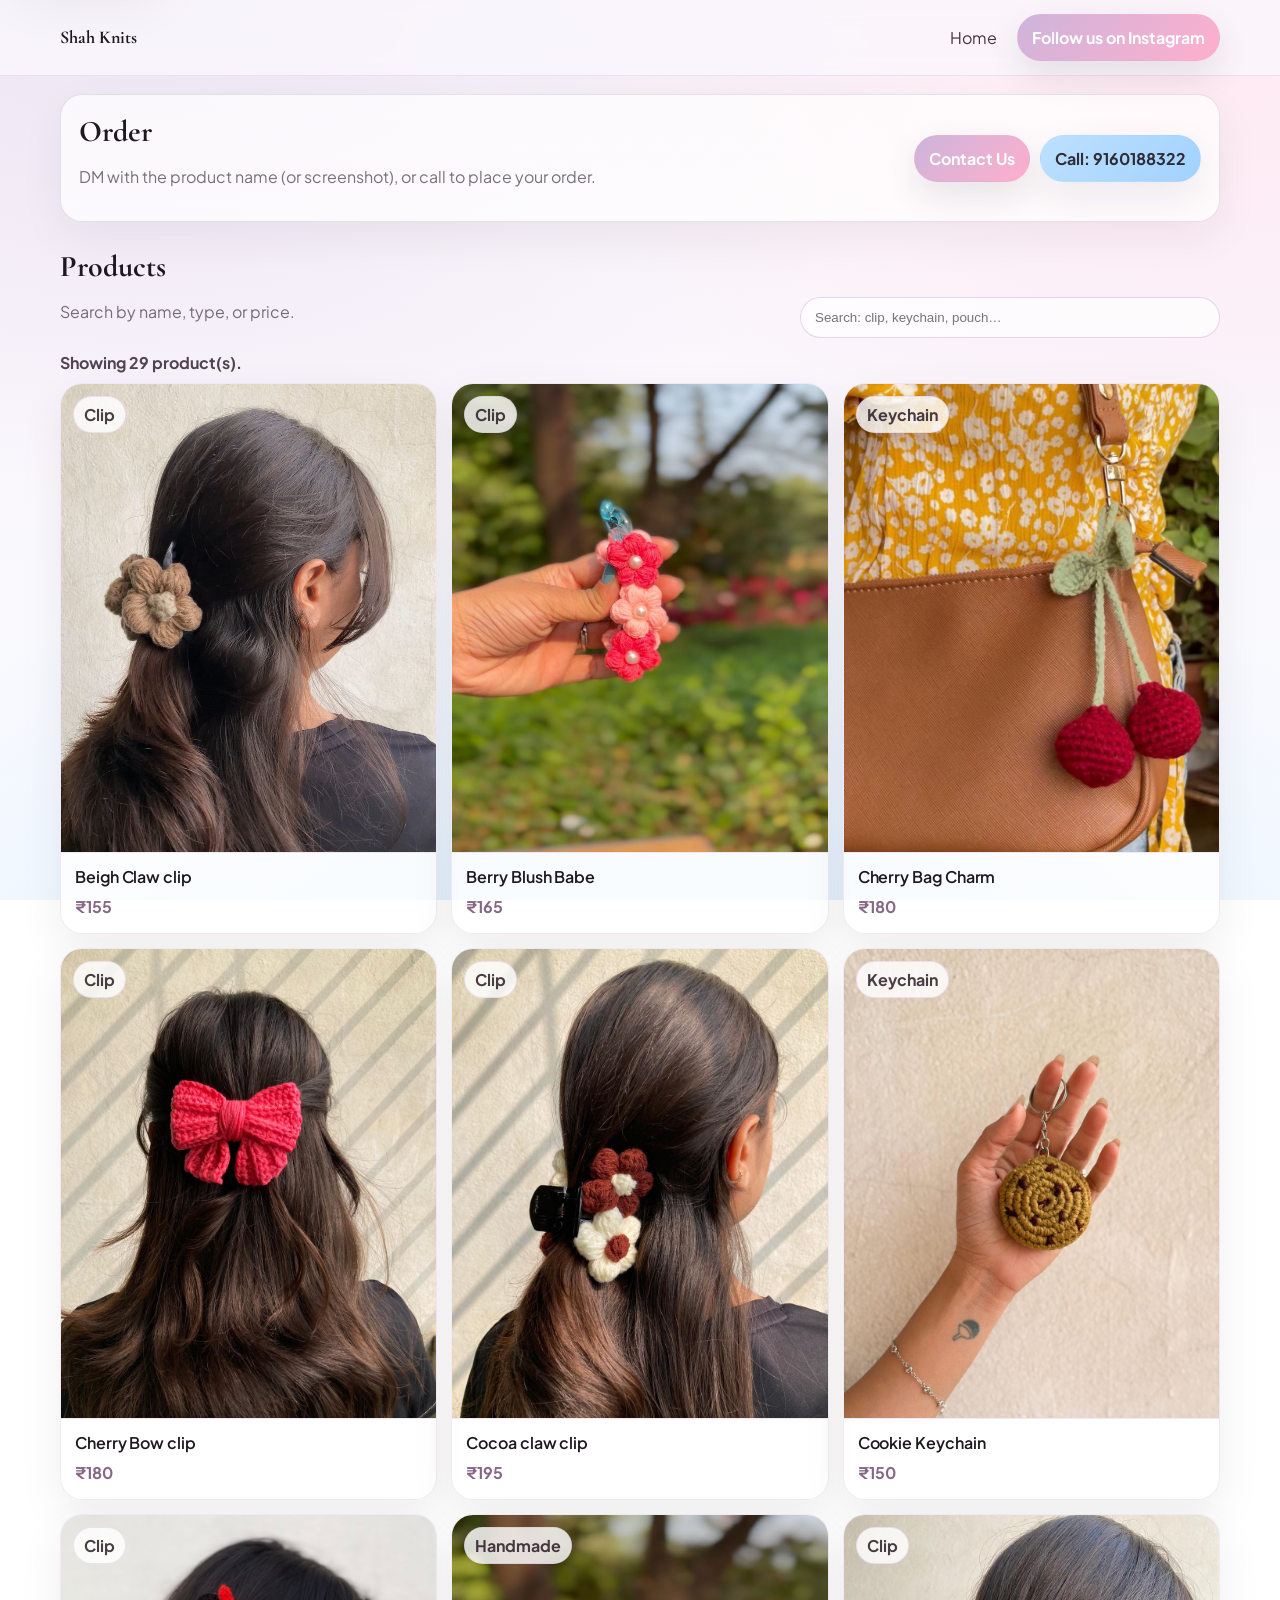
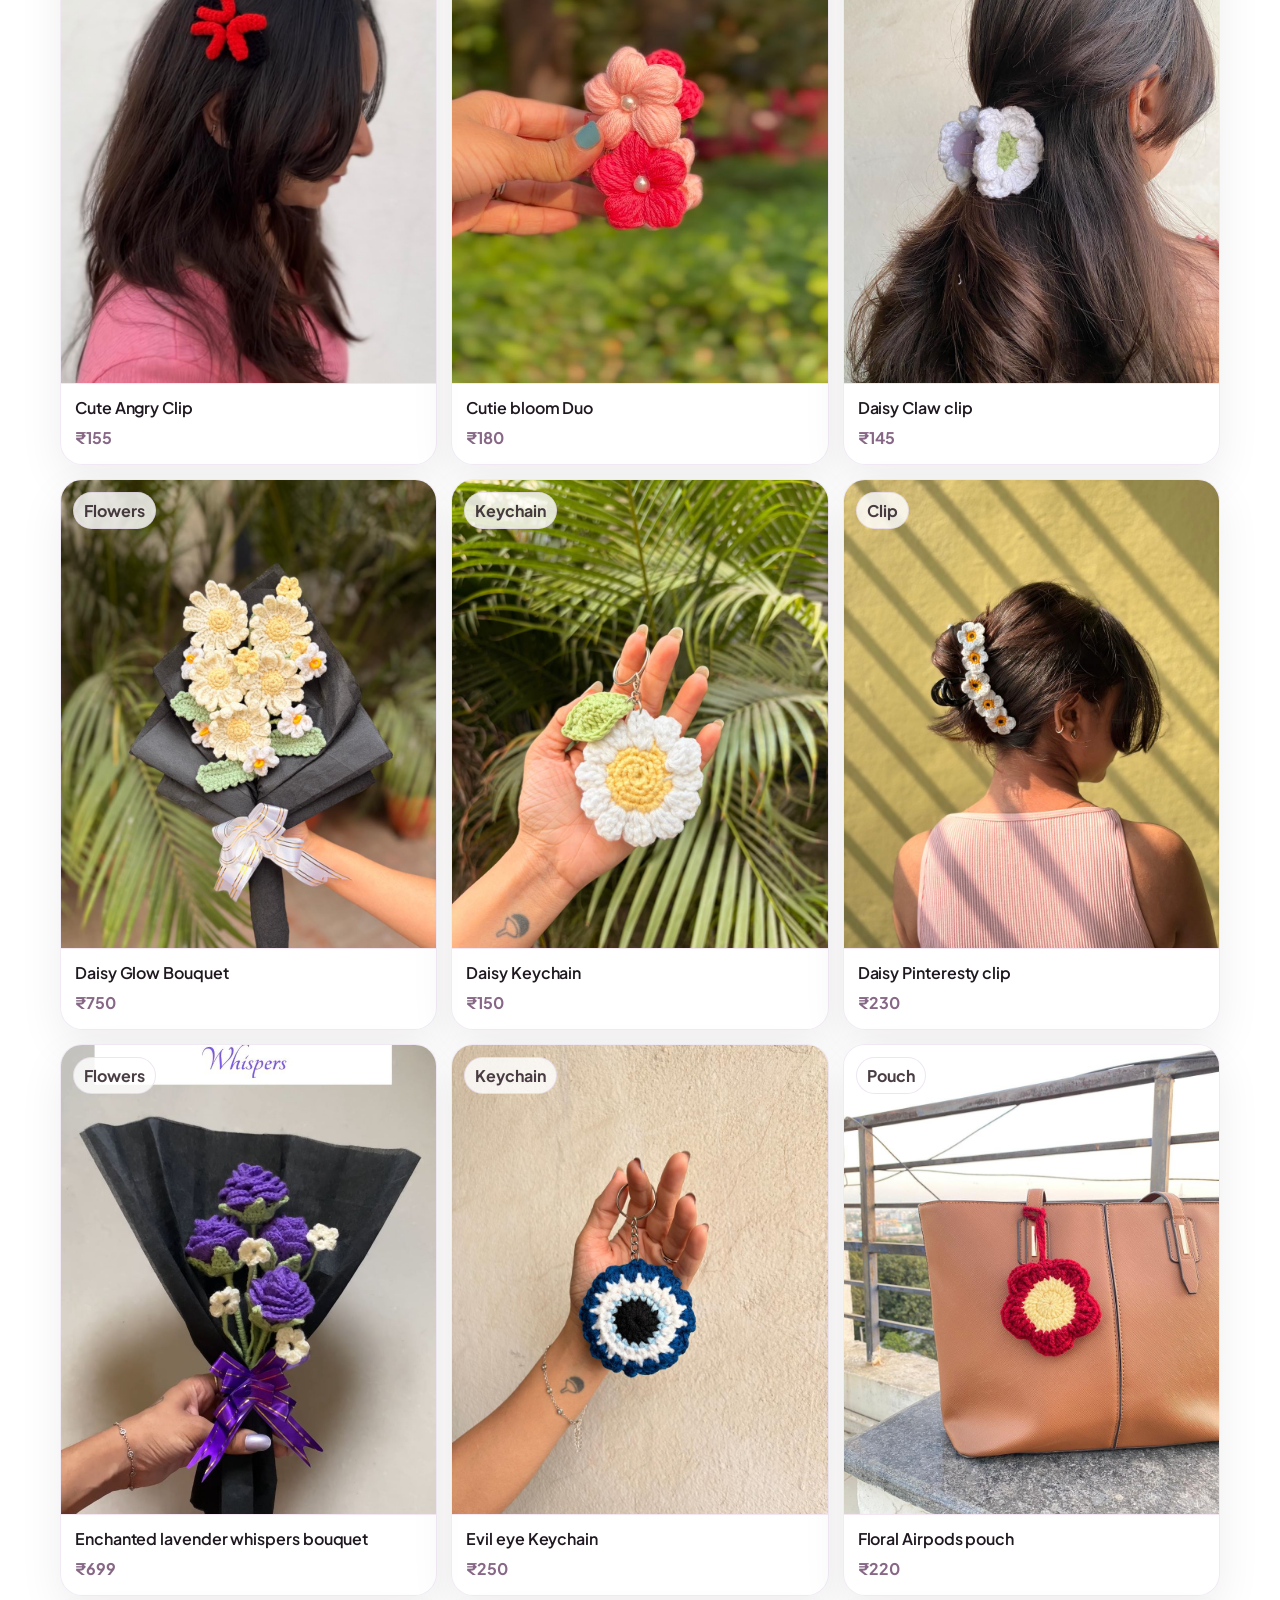
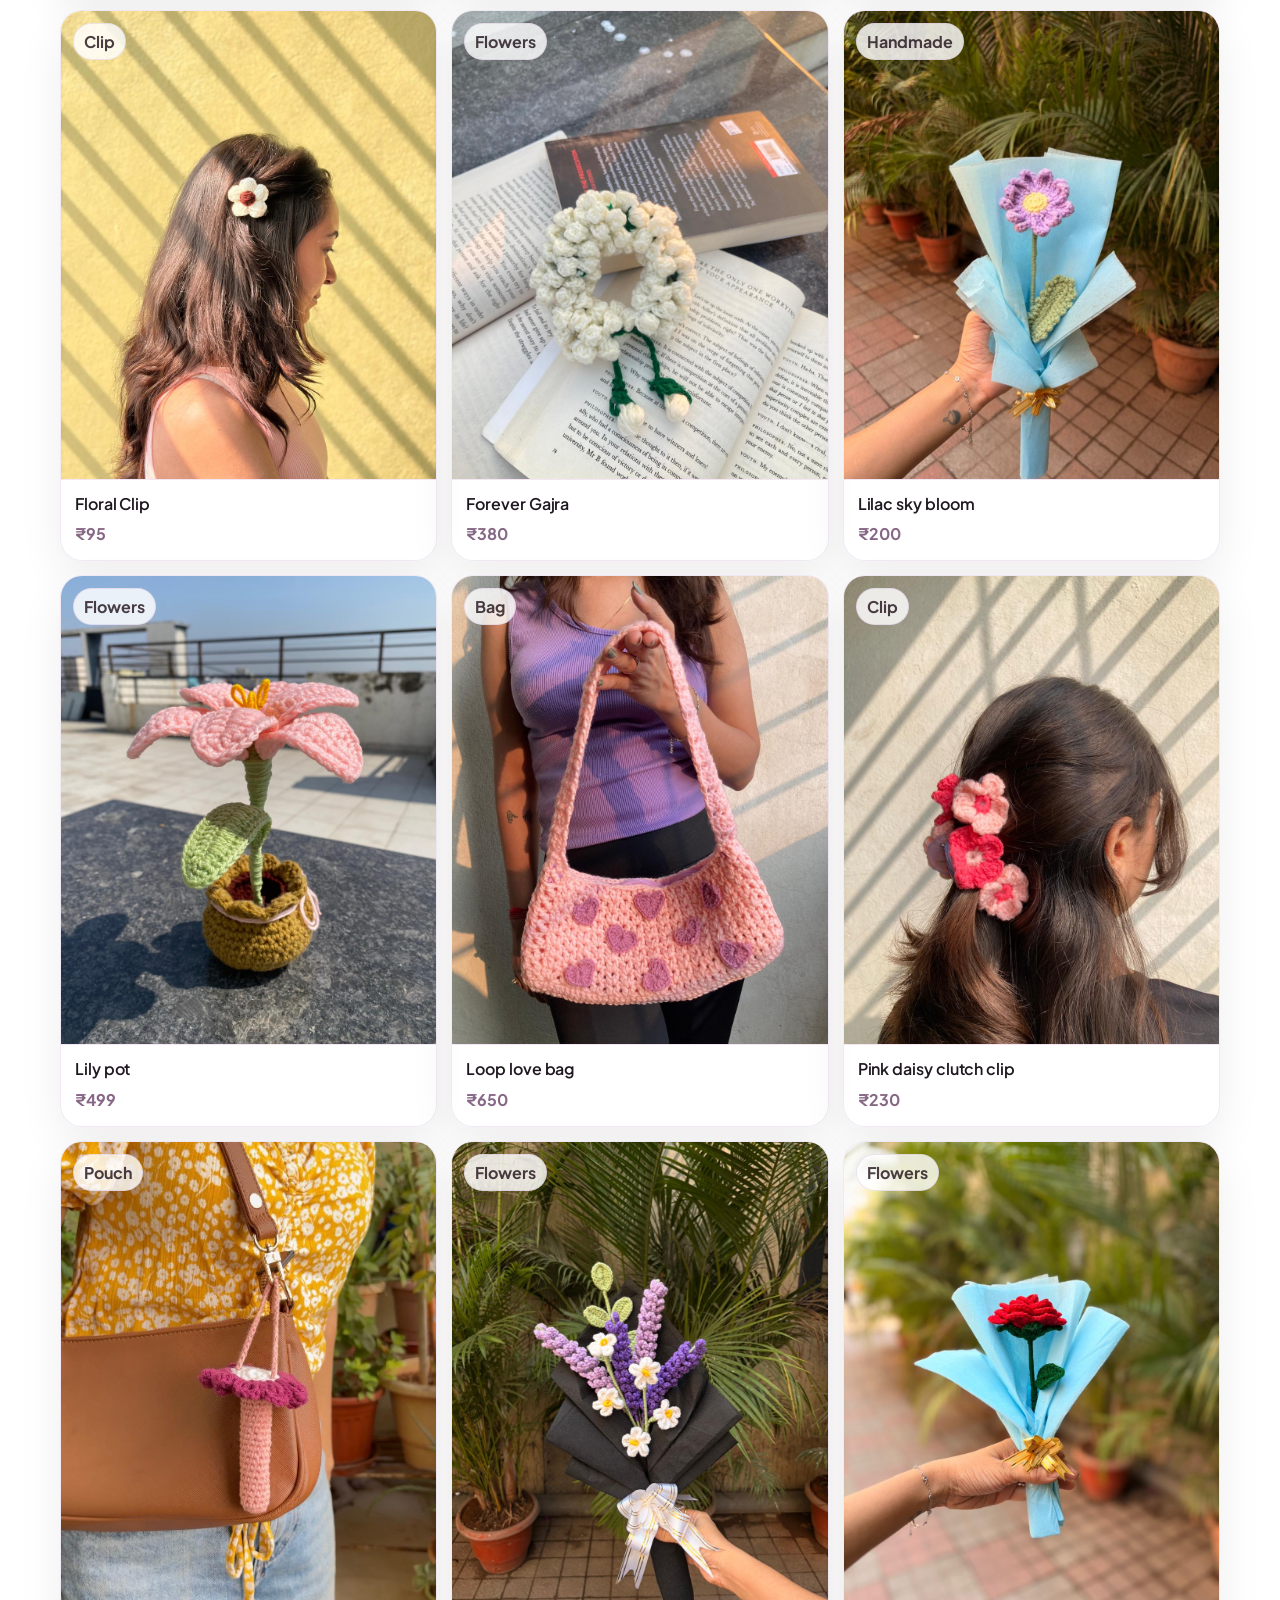
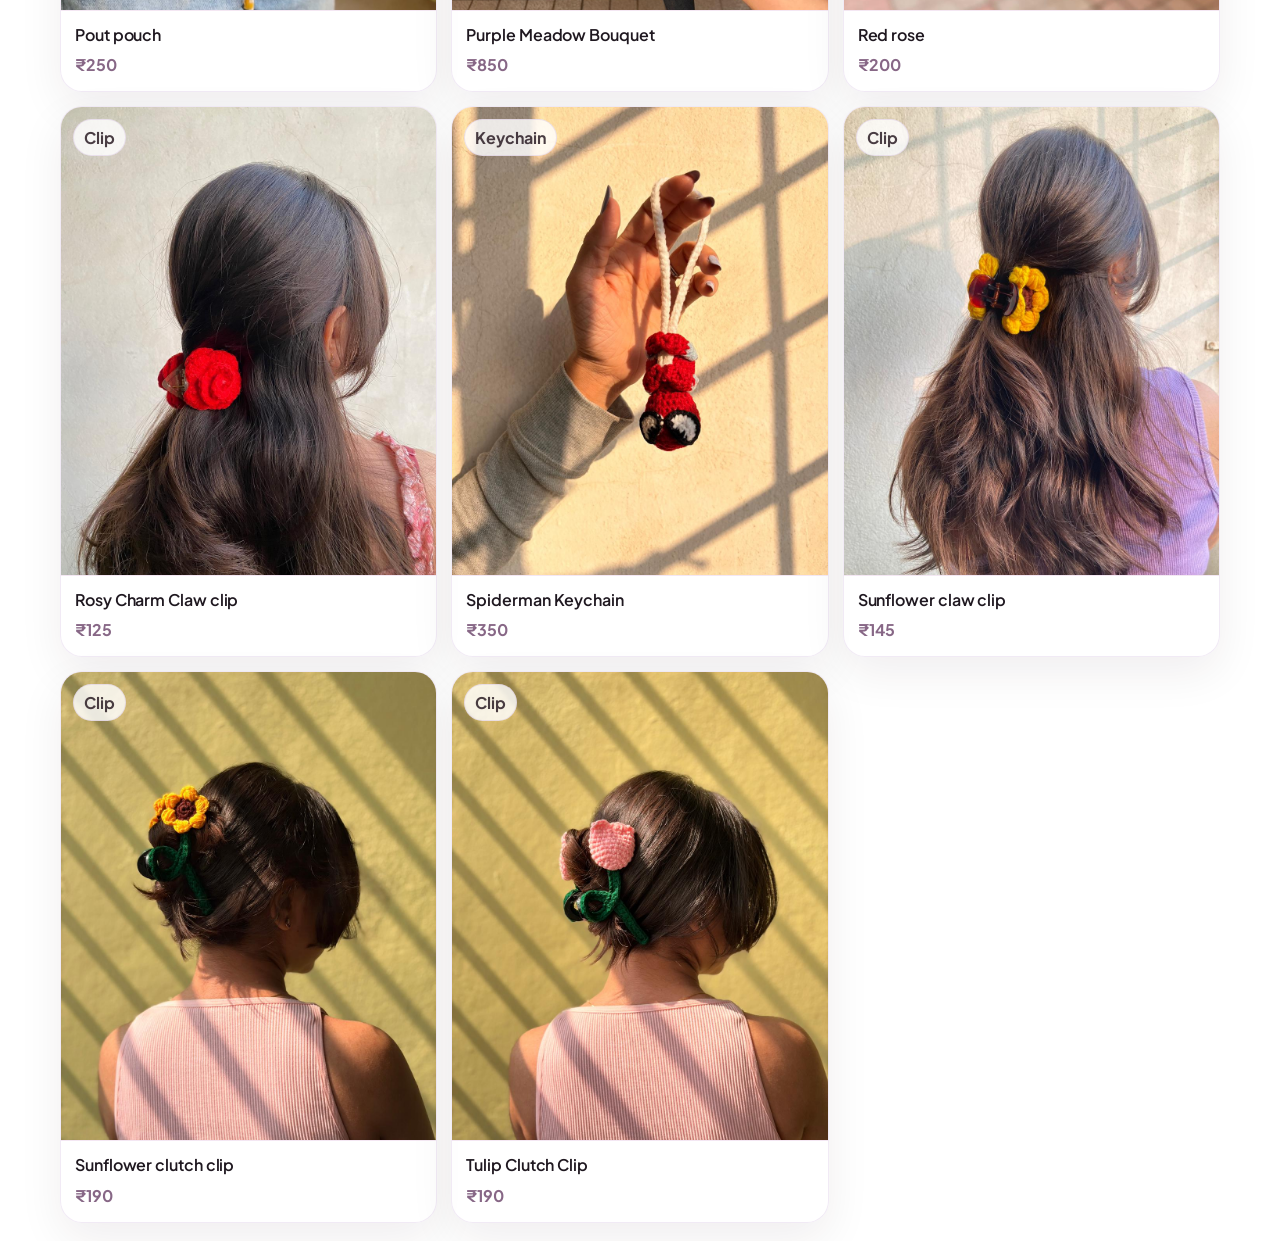
==== shop.html @ 2f18b0db "Add files via upload" ====
<!doctype html>
<html lang="en">
  <head>
    <meta charset="UTF-8" />
    <meta name="viewport" content="width=device-width, initial-scale=1" />
    <meta
      name="description"
      content="Shop handcrafted crochet accessories. Order via Instagram DM or call."
    />
    <title>Shop • Shah Knits</title>
    <link rel="preconnect" href="https://fonts.googleapis.com" />
    <link rel="preconnect" href="https://fonts.gstatic.com" crossorigin />
    <link
      href="https://fonts.googleapis.com/css2?family=Cormorant+Garamond:wght@600;700&family=Plus+Jakarta+Sans:wght@400;500;600&display=swap"
      rel="stylesheet"
    />
    <link rel="stylesheet" href="./styles.css" />
    <link rel="icon" href="data:," />
  </head>
  <body>
    <a class="skip-link" href="#products">Skip to products</a>

    <header class="site-header">
      <nav class="nav">
        <div class="brand">
          <div class="brand-text">
            <div class="brand-name">Shah Knits</div>
          </div>
        </div>

        <div class="nav-actions">
          <a class="nav-link" href="./index.html">Home</a>
          <a
            class="btn btn-primary"
            href="https://www.instagram.com/shah.knits"
            target="_blank"
            rel="noopener noreferrer"
          >
            Follow us on Instagram
          </a>
        </div>
      </nav>
    </header>

    <main>
      <section class="order-strip" aria-label="Order options">
        <div class="container order-strip-inner">
          <div class="order-strip-copy">
            <h2>Order</h2>
            <p class="muted">
              DM with the product name (or screenshot), or call to place your
              order.
            </p>
          </div>
          <div class="order-strip-actions">
            <a
              class="btn btn-primary"
              href="https://www.instagram.com/shah.knits"
              target="_blank"
              rel="noopener noreferrer"
            >
              Contact Us
            </a>
            <a class="btn btn-call" href="tel:+919160188322">Call: 9160188322</a>
          </div>
        </div>
      </section>
      <section id="products" class="shop">
        <div class="container">
          <div class="section-head">
            <div>
              <h2>Products</h2>
              <p class="muted">Search by name, type, or price.</p>
            </div>

            <div class="controls">
              <label class="search">
                <span class="sr-only">Search products</span>
                <input
                  id="searchInput"
                  type="search"
                  placeholder="Search: clip, keychain, pouch…"
                  autocomplete="off"
                />
              </label>
            </div>
          </div>

          <div id="stats" class="stats" aria-live="polite"></div>
          <div id="productGrid" class="grid" aria-label="Product grid"></div>
        </div>
      </section>

     
    </main>

    

    <script defer src="./script.js"></script>
  </body>
</html>
---- styles.css ----
:root {
  /* Palette requested */
  --lavender: #cdb4db;
  --pink-100: #ffc8dd;
  --pink-200: #ffafcc;
  --blue-100: #bde0fe;
  --blue-200: #a2d2ff;

  /* UI tokens (derived from palette) */
  --bg: #fbf7fd;
  --bg-2: #f7fbff;
  --card: rgba(255, 255, 255, 0.74);
  --text: #1f1820;
  --muted: rgba(31, 24, 32, 0.6);
  --stroke: rgba(55, 40, 60, 0.12);
  --shadow: 0 18px 55px rgba(24, 10, 22, 0.08);

  --accent: var(--pink-200);
  --accent-2: var(--lavender);
  --cream: #ffffff;
  --call: var(--blue-200);

  --radius: 22px;
  --radius-sm: 14px;
  --max: 1160px;
}

* {
  box-sizing: border-box;
}

html,
body {
  height: 100%;
}

body {
  margin: 0;
  color: var(--text);
  font-family: "Plus Jakarta Sans", system-ui, -apple-system, Segoe UI, Roboto, Arial, sans-serif;
  background:
    radial-gradient(1400px 900px at 10% -10%, rgba(205, 180, 219, 0.42), rgba(205, 180, 219, 0) 65%),
    radial-gradient(1200px 820px at 95% 0%, rgba(255, 200, 221, 0.42), rgba(255, 200, 221, 0) 62%),
    radial-gradient(1400px 900px at 50% 120%, rgba(162, 210, 255, 0.32), rgba(162, 210, 255, 0) 65%),
    linear-gradient(180deg, #ffffff 0%, var(--bg) 38%, var(--bg-2) 100%);
  background-repeat: no-repeat;
  background-attachment: fixed;
}

img {
  max-width: 100%;
  display: block;
}

a {
  color: inherit;
  text-decoration: none;
}

.brand-name,
h1,
h2,
.hero-card-title {
  font-family: "Cormorant Garamond", ui-serif, Georgia, serif;
}

.container {
  width: min(var(--max), calc(100% - 40px));
  margin: 0 auto;
}

.sr-only {
  position: absolute;
  width: 1px;
  height: 1px;
  padding: 0;
  margin: -1px;
  overflow: hidden;
  clip: rect(0, 0, 0, 0);
  white-space: nowrap;
  border: 0;
}

.skip-link {
  position: absolute;
  left: 12px;
  top: 12px;
  padding: 10px 12px;
  border-radius: 999px;
  background: white;
  border: 1px solid var(--stroke);
  box-shadow: var(--shadow);
  transform: translateY(-180%);
  transition: transform 140ms ease;
  z-index: 1000;
}
.skip-link:focus {
  transform: translateY(0);
}

.site-header {
  position: sticky;
  top: 0;
  z-index: 50;
  backdrop-filter: blur(10px);
  background: rgba(251, 247, 253, 0.82);
  border-bottom: 1px solid rgba(205, 180, 219, 0.35);
}

.nav {
  width: min(var(--max), calc(100% - 40px));
  margin: 0 auto;
  padding: 14px 0;
  display: flex;
  align-items: center;
  justify-content: space-between;
  gap: 18px;
}

.brand {
  display: flex;
  align-items: center;
  gap: 12px;
  min-width: 240px;
}

.brand-mark {
  width: 44px;
  height: 44px;
  border-radius: 14px;
  display: grid;
  place-items: center;
  font-weight: 800;
  letter-spacing: 0.02em;
  color: #fff;
  background: linear-gradient(135deg, var(--lavender), var(--pink-200));
  box-shadow: 0 14px 35px rgba(31, 24, 32, 0.1);
}

.brand-name {
  font-weight: 700;
  font-size: 18px;
  line-height: 1.1;
}

.brand-tag {
  font-size: 12.5px;
  color: var(--muted);
  line-height: 1.2;
}

.nav-actions {
  display: flex;
  align-items: center;
  gap: 10px;
  flex-wrap: wrap;
  justify-content: flex-end;
}

.nav-link {
  padding: 10px 10px;
  border-radius: 999px;
  color: rgba(36, 19, 31, 0.85);
}
.nav-link:hover {
  background: rgba(205, 180, 219, 0.22);
}

.btn {
  display: inline-flex;
  align-items: center;
  justify-content: center;
  gap: 10px;
  padding: 12px 14px;
  border-radius: 999px;
  border: 1px solid transparent;
  cursor: pointer;
  font-weight: 700;
  transition:
    transform 110ms ease,
    background 140ms ease,
    border-color 140ms ease,
    box-shadow 140ms ease;
  user-select: none;
  text-align: center;
}
.btn:active {
  transform: translateY(1px);
}

.btn-small {
  padding: 10px 12px;
  font-weight: 700;
}

.btn-wide {
  width: 100%;
}

.btn-primary {
  color: #fff;
  background: linear-gradient(135deg, var(--lavender), var(--pink-200));
  box-shadow: 0 14px 35px rgba(31, 24, 32, 0.1);
}
.btn-primary:hover {
  box-shadow: 0 16px 42px rgba(31, 24, 32, 0.12);
}

.btn-call {
  color: rgba(31, 24, 32, 0.9);
  background: linear-gradient(135deg, var(--blue-100), var(--blue-200));
  box-shadow: 0 14px 38px rgba(31, 24, 32, 0.08);
}

.btn-ghost {
  background: rgba(255, 255, 255, 0.55);
  border-color: rgba(205, 180, 219, 0.55);
}
.btn-ghost:hover {
  background: rgba(255, 255, 255, 0.78);
}

.hero {
  padding: 38px 0 10px;
}

.hero-grid {
  display: grid;
  grid-template-columns: 1.25fr 0.9fr;
  gap: 22px;
  align-items: stretch;
}

/* Landing page */
.landing-hero {
  padding: 42px 0 18px;
}

.landing-hero-stack {
  display: grid;
  grid-template-columns: 1fr;
  gap: 18px;
  align-items: start;
}

.landing-hero-copy h1 {
  margin: 0;
}

.landing-hero-cta {
  display: flex;
  gap: 12px;
  flex-wrap: wrap;
  margin-top: 14px;
}

.landing-mini {
  margin-top: 14px;
  font-weight: 600;
  color: var(--muted);
  display: flex;
  align-items: center;
  gap: 10px;
  flex-wrap: wrap;
}

.mini-link {
  padding: 6px 10px;
  border-radius: 999px;
  border: 1px solid rgba(205, 180, 219, 0.4);
  background: rgba(255, 255, 255, 0.6);
}
.mini-link:hover {
  background: rgba(255, 255, 255, 0.8);
}

.mini-dot {
  opacity: 0.6;
}

.landing-carousel {
  padding: 14px;
  border-radius: var(--radius);
  background: rgba(255, 255, 255, 0.6);
  border: 1px solid rgba(205, 180, 219, 0.28);
  box-shadow: 0 16px 45px rgba(24, 10, 22, 0.06);
  max-width: 100%;
  overflow: hidden;
}

.landing-carousel-head {
  display: flex;
  align-items: center;
  justify-content: space-between;
  gap: 12px;
  flex-wrap: wrap;
  margin-bottom: 10px;
}

.landing-carousel-title {
  margin: 0;
  font-size: 22px;
}

.landing-carousel-actions {
  display: flex;
  gap: 10px;
  flex-wrap: wrap;
}

.landing-carousel-track {
  display: grid;
  grid-auto-flow: column;
  grid-auto-columns: clamp(180px, 24vw, 260px);
  gap: 12px;
  justify-content: start;
  overflow-x: auto;
  overflow-y: hidden;
  padding: 6px 2px 10px;
  scroll-snap-type: x mandatory;
  scroll-padding: 8px;
  -webkit-overflow-scrolling: touch;
  scrollbar-width: none; /* Firefox */
  -ms-overflow-style: none; /* IE/Edge legacy */
  width: 100%;
  max-width: 100%;
  min-width: 0;
}

.landing-carousel-track::-webkit-scrollbar {
  width: 0;
  height: 0;
}

.landing-carousel-track:focus {
  outline: none;
}

.landing-carousel-track:focus-visible {
  box-shadow: 0 0 0 4px rgba(162, 210, 255, 0.28);
  border-radius: 16px;
}

.landing-carousel-card {
  scroll-snap-align: start;
  border-radius: 18px;
  overflow: hidden;
  border: 1px solid rgba(205, 180, 219, 0.22);
  background: rgba(255, 255, 255, 0.72);
  box-shadow: 0 14px 32px rgba(31, 24, 32, 0.06);
  min-width: 0;
  transition: transform 160ms ease, box-shadow 160ms ease;
}

.landing-carousel-card:hover {
  transform: translateY(-2px);
  box-shadow: 0 18px 50px rgba(31, 24, 32, 0.10);
}

.landing-carousel-media {
  aspect-ratio: 4 / 5;
  background: rgba(255, 200, 221, 0.18);
}

.landing-carousel-media img {
  width: 100%;
  height: 100%;
  object-fit: cover;
}

.landing-carousel-meta {
  padding: 10px 12px 12px;
  display: flex;
  align-items: baseline;
  justify-content: space-between;
  gap: 10px;
  border-top: 1px solid rgba(205, 180, 219, 0.14);
}

.landing-carousel-name {
  font-weight: 700;
  line-height: 1.15;
}

.landing-carousel-price {
  font-weight: 800;
  color: rgba(125, 90, 124, 0.92);
  white-space: nowrap;
}

.landing-strip {
  padding: 10px 0 28px;
}

.landing-strip-inner {
  padding: 18px;
  border-radius: var(--radius);
  background: rgba(255, 255, 255, 0.7);
  border: 1px solid var(--stroke);
  box-shadow: 0 16px 45px rgba(24, 10, 22, 0.05);
  display: flex;
  align-items: center;
  justify-content: space-between;
  gap: 14px;
  flex-wrap: wrap;
}

.landing-strip-actions {
  display: flex;
  gap: 10px;
  flex-wrap: wrap;
}

.shop-hero {
  padding: 26px 0 6px;
}

.shop-hero-inner {
  padding: 18px;
  border-radius: var(--radius);
  background: rgba(255, 255, 255, 0.66);
  border: 1px solid var(--stroke);
  box-shadow: 0 16px 45px rgba(38, 14, 28, 0.05);
  display: flex;
  align-items: center;
  justify-content: space-between;
  gap: 14px;
  flex-wrap: wrap;
}

.shop-hero-actions {
  display: flex;
  gap: 10px;
  flex-wrap: wrap;
}

.landing-next {
  padding: 18px 0 26px;
}

.landing-next-inner {
  padding: 18px;
  border-radius: var(--radius);
  background: rgba(255, 255, 255, 0.66);
  border: 1px solid var(--stroke);
  box-shadow: 0 16px 45px rgba(38, 14, 28, 0.05);
  display: flex;
  align-items: center;
  justify-content: space-between;
  gap: 14px;
  flex-wrap: wrap;
}

.landing-next-actions {
  display: flex;
  gap: 10px;
  flex-wrap: wrap;
}

.pill {
  display: inline-flex;
  align-items: center;
  padding: 9px 12px;
  border-radius: 999px;
  background: rgba(255, 255, 255, 0.7);
  border: 1px solid rgba(205, 180, 219, 0.45);
  color: rgba(31, 24, 32, 0.72);
  font-weight: 600;
  box-shadow: 0 12px 30px rgba(38, 14, 28, 0.06);
  margin: 0 0 12px;
}

.hero h1 {
  margin: 0;
  font-size: clamp(34px, 4vw, 52px);
  line-height: 1.06;
  letter-spacing: -0.02em;
}

.accent {
  color: rgba(125, 90, 124, 0.95);
}

.subhead {
  margin: 14px 0 18px;
  color: var(--muted);
  font-size: 16.5px;
  line-height: 1.55;
  max-width: 58ch;
}

.hero-cta {
  display: flex;
  gap: 12px;
  flex-wrap: wrap;
}

.trust-row {
  margin-top: 18px;
  display: grid;
  grid-template-columns: repeat(3, minmax(0, 1fr));
  gap: 12px;
}

.trust {
  padding: 14px 14px;
  border-radius: var(--radius-sm);
  background: rgba(255, 255, 255, 0.58);
  border: 1px solid rgba(255, 92, 169, 0.16);
}

.trust-title {
  font-weight: 800;
}
.trust-sub {
  margin-top: 2px;
  color: var(--muted);
  font-size: 13px;
}

.hero-card {
  padding: 18px;
  border-radius: var(--radius);
  background: rgba(255, 255, 255, 0.68);
  border: 1px solid rgba(205, 180, 219, 0.35);
  box-shadow: var(--shadow);
  position: relative;
  overflow: hidden;
}

.hero-card::before {
  content: "";
  position: absolute;
  inset: -2px;
  background:
    radial-gradient(560px 240px at 15% 10%, rgba(255, 200, 221, 0.32), transparent 60%),
    radial-gradient(560px 240px at 95% 30%, rgba(162, 210, 255, 0.22), transparent 60%);
  pointer-events: none;
}

.hero-card > * {
  position: relative;
}

.hero-card-title {
  font-size: 22px;
  font-weight: 700;
}

.hero-card-sub {
  margin-top: 6px;
  color: var(--muted);
  line-height: 1.5;
}

.hero-card-actions {
  margin-top: 14px;
  display: grid;
  gap: 10px;
}

.shop {
  padding: 0px 0 18px;
}

.section-head {
  display: flex;
  align-items: flex-end;
  justify-content: space-between;
  gap: 16px;
  flex-wrap: wrap;
  margin-bottom: 14px;
}

h2 {
  margin: 0;
  font-size: 30px;
}

.muted {
  color: var(--muted);
}

.controls {
  display: flex;
  gap: 10px;
  align-items: center;
}

.search input {
  width: min(420px, 58vw);
  padding: 12px 14px;
  border-radius: 999px;
  border: 1px solid rgba(205, 180, 219, 0.55);
  background: rgba(255, 255, 255, 0.72);
  outline: none;
  font-weight: 500;
}

.search input:focus {
  border-color: rgba(162, 210, 255, 0.95);
  box-shadow: 0 0 0 4px rgba(162, 210, 255, 0.22);
}

.stats {
  margin: 10px 0 10px;
  color: rgba(36, 19, 31, 0.78);
  font-weight: 700;
}

.grid {
  display: grid;
  grid-template-columns: repeat(12, 1fr);
  gap: 14px;
}

.card {
  grid-column: span 4;
  border-radius: var(--radius);
  background: var(--card);
  border: 1px solid rgba(205, 180, 219, 0.28);
  box-shadow: 0 16px 45px rgba(38, 14, 28, 0.07);
  overflow: hidden;
  display: flex;
  flex-direction: column;
  min-height: 100%;
  transition: transform 140ms ease, box-shadow 140ms ease;
}

.card:hover {
  transform: translateY(-2px);
  box-shadow: 0 20px 60px rgba(48, 18, 35, 0.12);
}

.card-media {
  position: relative;
  aspect-ratio: 4 / 5;
  overflow: hidden;
  background: rgba(255, 200, 221, 0.18);
  border-bottom: 1px solid rgba(205, 180, 219, 0.22);
}

.card-media img {
  width: 100%;
  height: 100%;
  object-fit: cover;
  transform: none;
}

.badge {
  position: absolute;
  left: 12px;
  top: 12px;
  padding: 7px 10px;
  border-radius: 999px;
  background: rgba(255, 255, 255, 0.82);
  border: 1px solid rgba(205, 180, 219, 0.35);
  font-weight: 700;
  color: rgba(34, 19, 28, 0.82);
}

.card-body {
  padding: 14px 14px 16px;
  display: flex;
  flex-direction: column;
  gap: 10px;
  flex: 1;
}

.card-title {
  font-weight: 600;
  letter-spacing: -0.005em;
  line-height: 1.2;
}

.card-meta {
  display: flex;
  align-items: center;
  justify-content: space-between;
  gap: 10px;
  flex-wrap: wrap;
}

.price {
  font-weight: 700;
  color: rgba(125, 90, 124, 0.92);
}

.order-strip {
  padding: 18px 0 26px;
}

.order-strip-inner {
  padding: 18px;
  border-radius: var(--radius);
  background: rgba(255, 255, 255, 0.7);
  border: 1px solid var(--stroke);
  box-shadow: 0 16px 45px rgba(38, 14, 28, 0.06);
  display: flex;
  align-items: center;
  justify-content: space-between;
  gap: 14px;
  flex-wrap: wrap;
}

.order-strip-copy h2 {
  margin-bottom: 6px;
}

.order-strip-actions {
  display: flex;
  gap: 10px;
  flex-wrap: wrap;
}

.footer {
  padding: 18px 0 32px;
  border-top: 1px solid rgba(205, 180, 219, 0.28);
  background: rgba(251, 247, 250, 0.55);
}

.footer-inner {
  display: flex;
  align-items: center;
  justify-content: space-between;
  gap: 12px;
  flex-wrap: wrap;
}

.brand-mini {
  display: inline-flex;
  gap: 10px;
  align-items: center;
  font-weight: 900;
}

.brand-dot {
  width: 10px;
  height: 10px;
  border-radius: 999px;
  background: linear-gradient(135deg, var(--lavender), var(--pink-200));
  box-shadow: 0 10px 22px rgba(31, 24, 32, 0.1);
}

@media (max-width: 980px) {
  .hero-grid {
    grid-template-columns: 1fr;
  }
  .card {
    grid-column: span 6;
  }

  .landing-carousel-track {
    grid-auto-columns: clamp(200px, 42vw, 280px);
  }
}

@media (max-width: 640px) {
  .nav {
    padding: 12px 0;
  }
  .brand {
    min-width: 0;
  }
  .brand-tag {
    display: none;
  }
  .nav-link {
    padding: 10px 8px;
  }
  .hero {
    padding-top: 26px;
  }
  .controls {
    width: 100%;
  }
  .search input {
    width: 100%;
  }
  .card {
    grid-column: span 12;
  }
  .order-strip-inner {
    align-items: flex-start;
  }

  .shop-hero-inner,
  .landing-next-inner {
    align-items: flex-start;
  }

  .landing-hero {
    padding-top: 28px;
  }
  .landing-carousel-track {
    grid-auto-columns: clamp(220px, 72vw, 320px);
  }
  .landing-strip-inner {
    align-items: flex-start;
  }
}
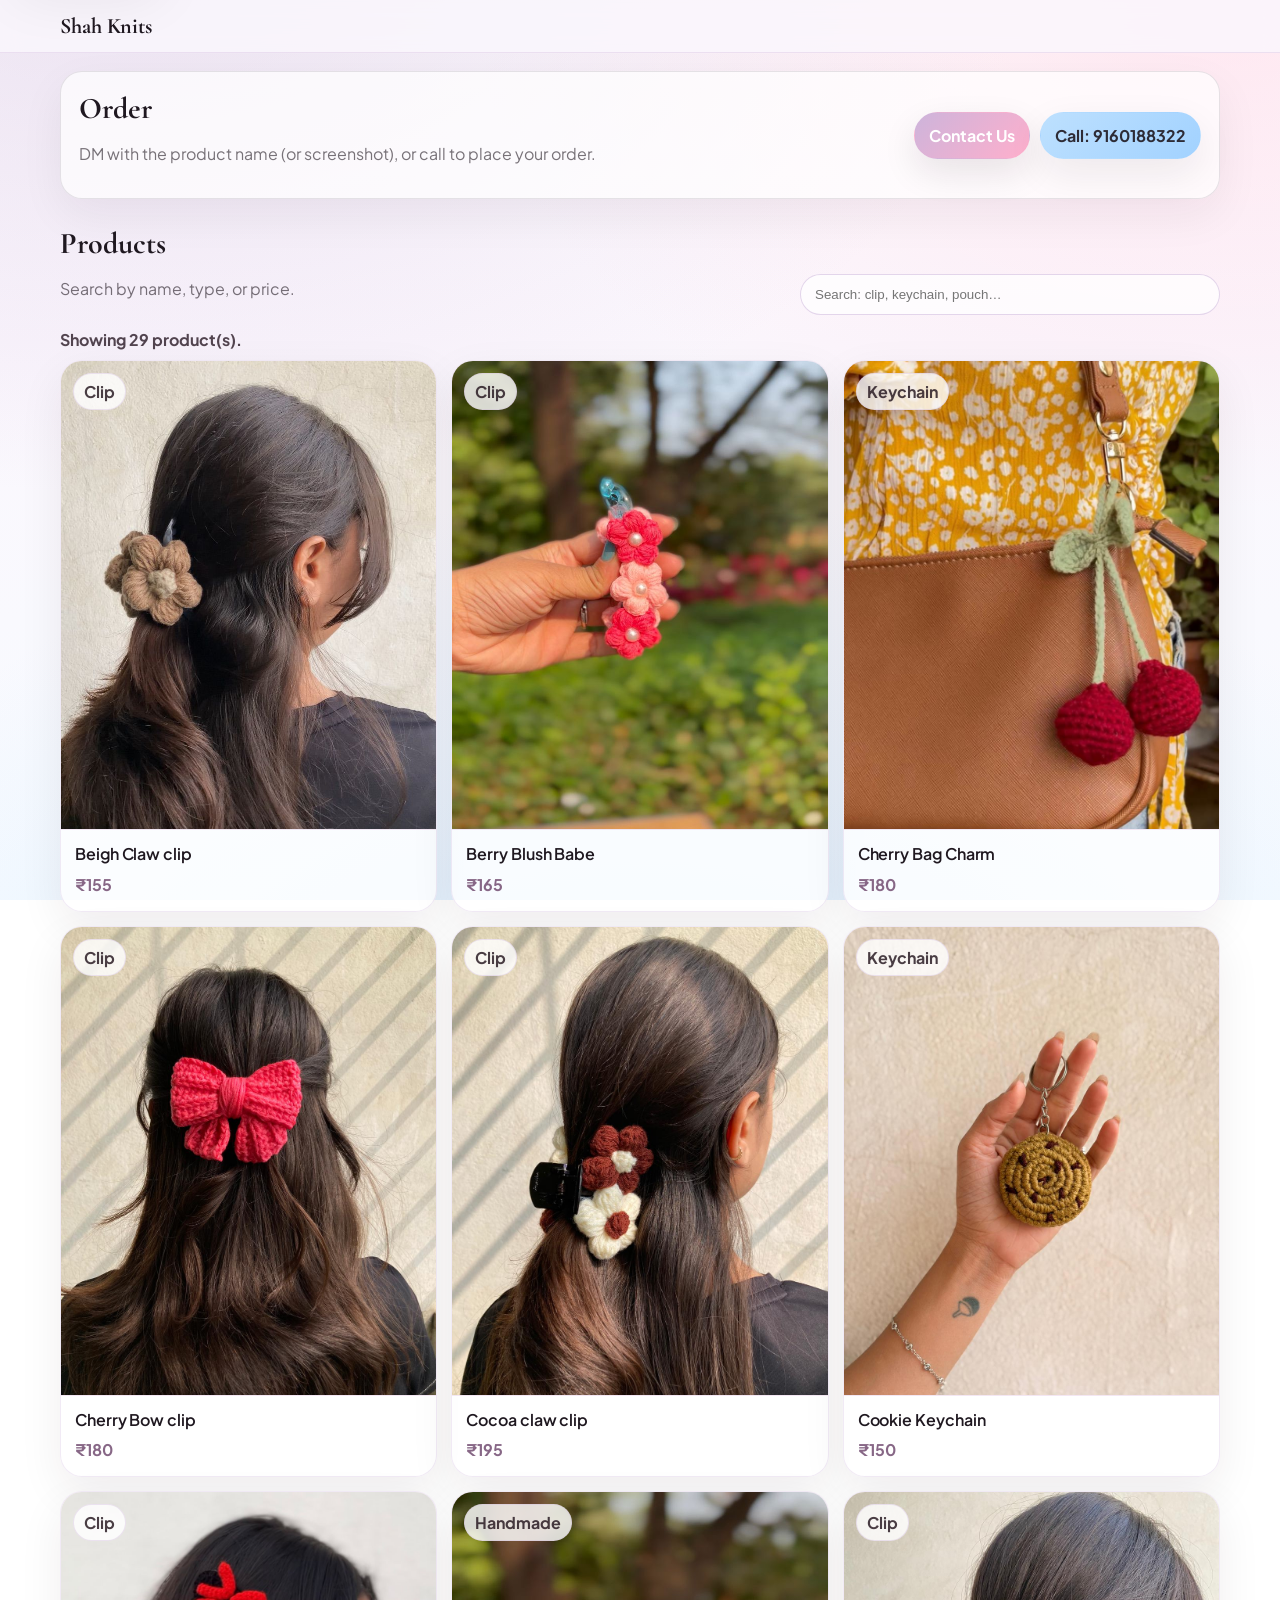
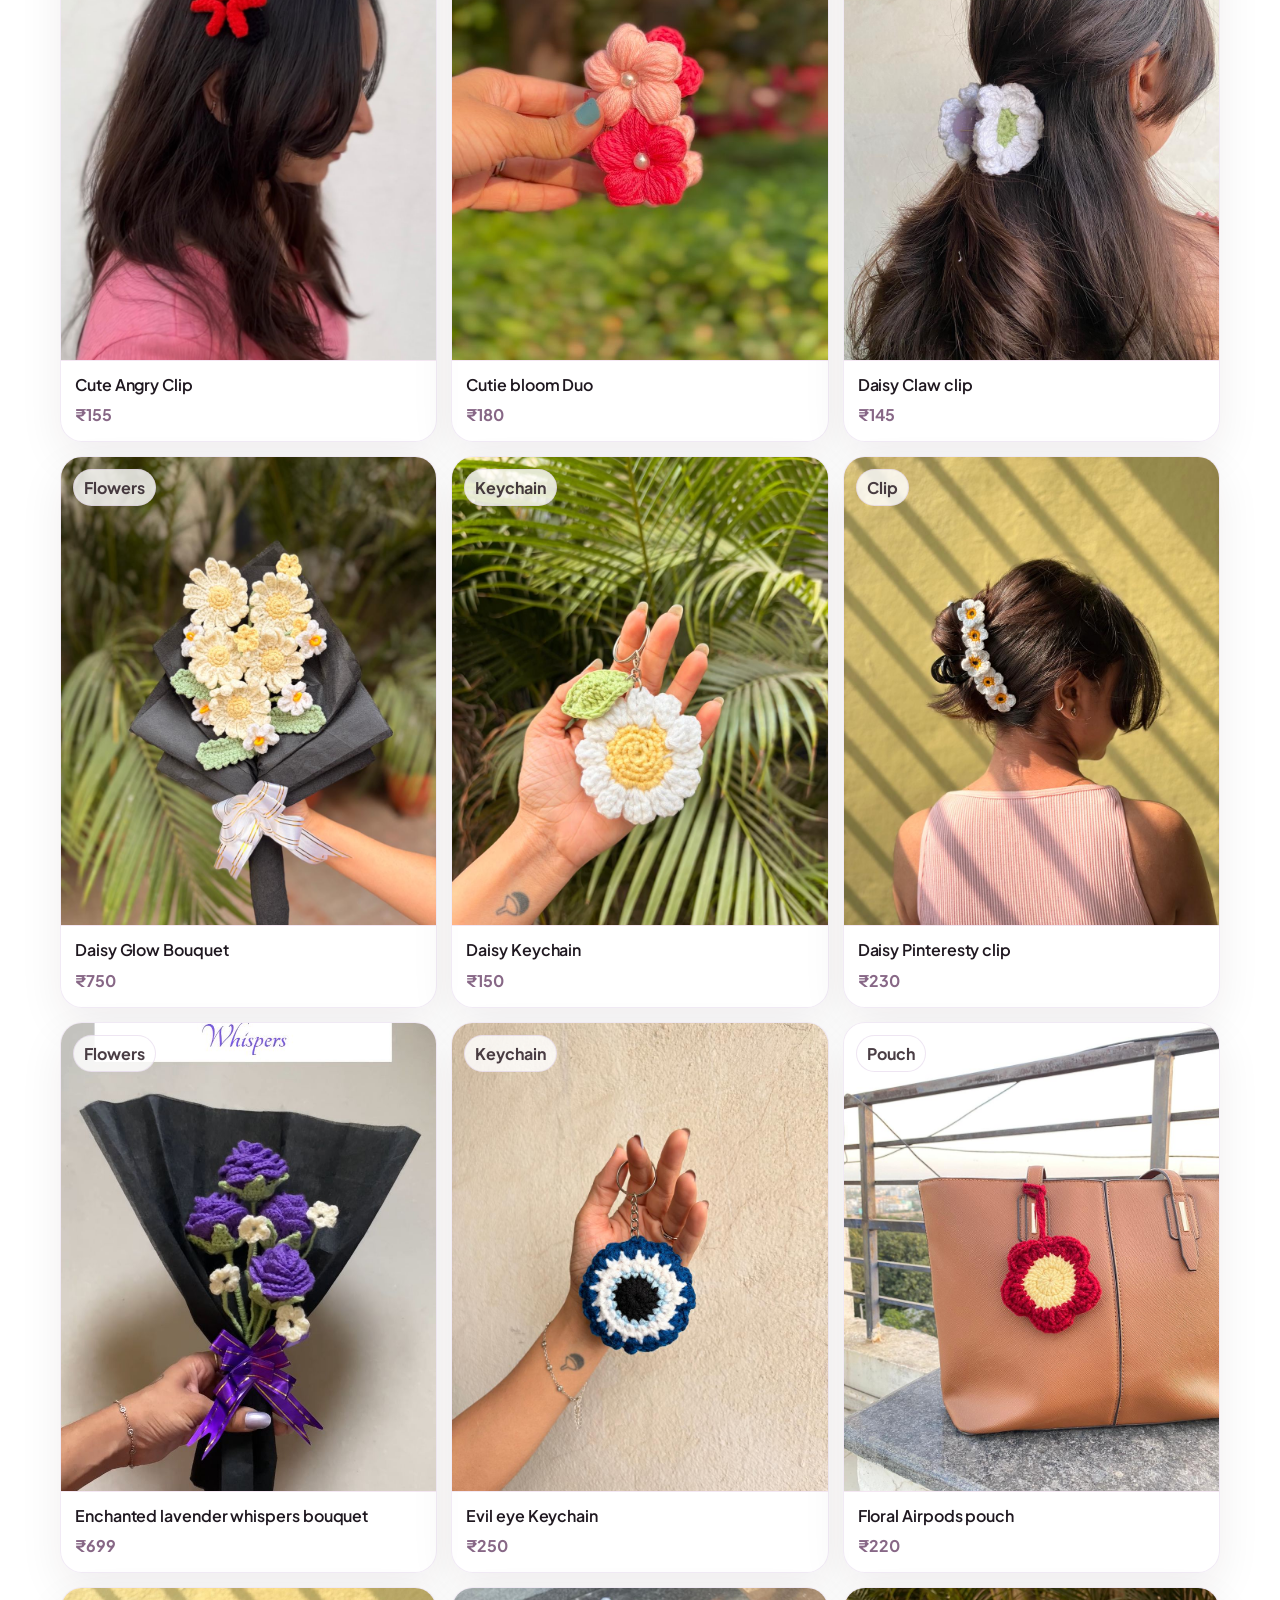
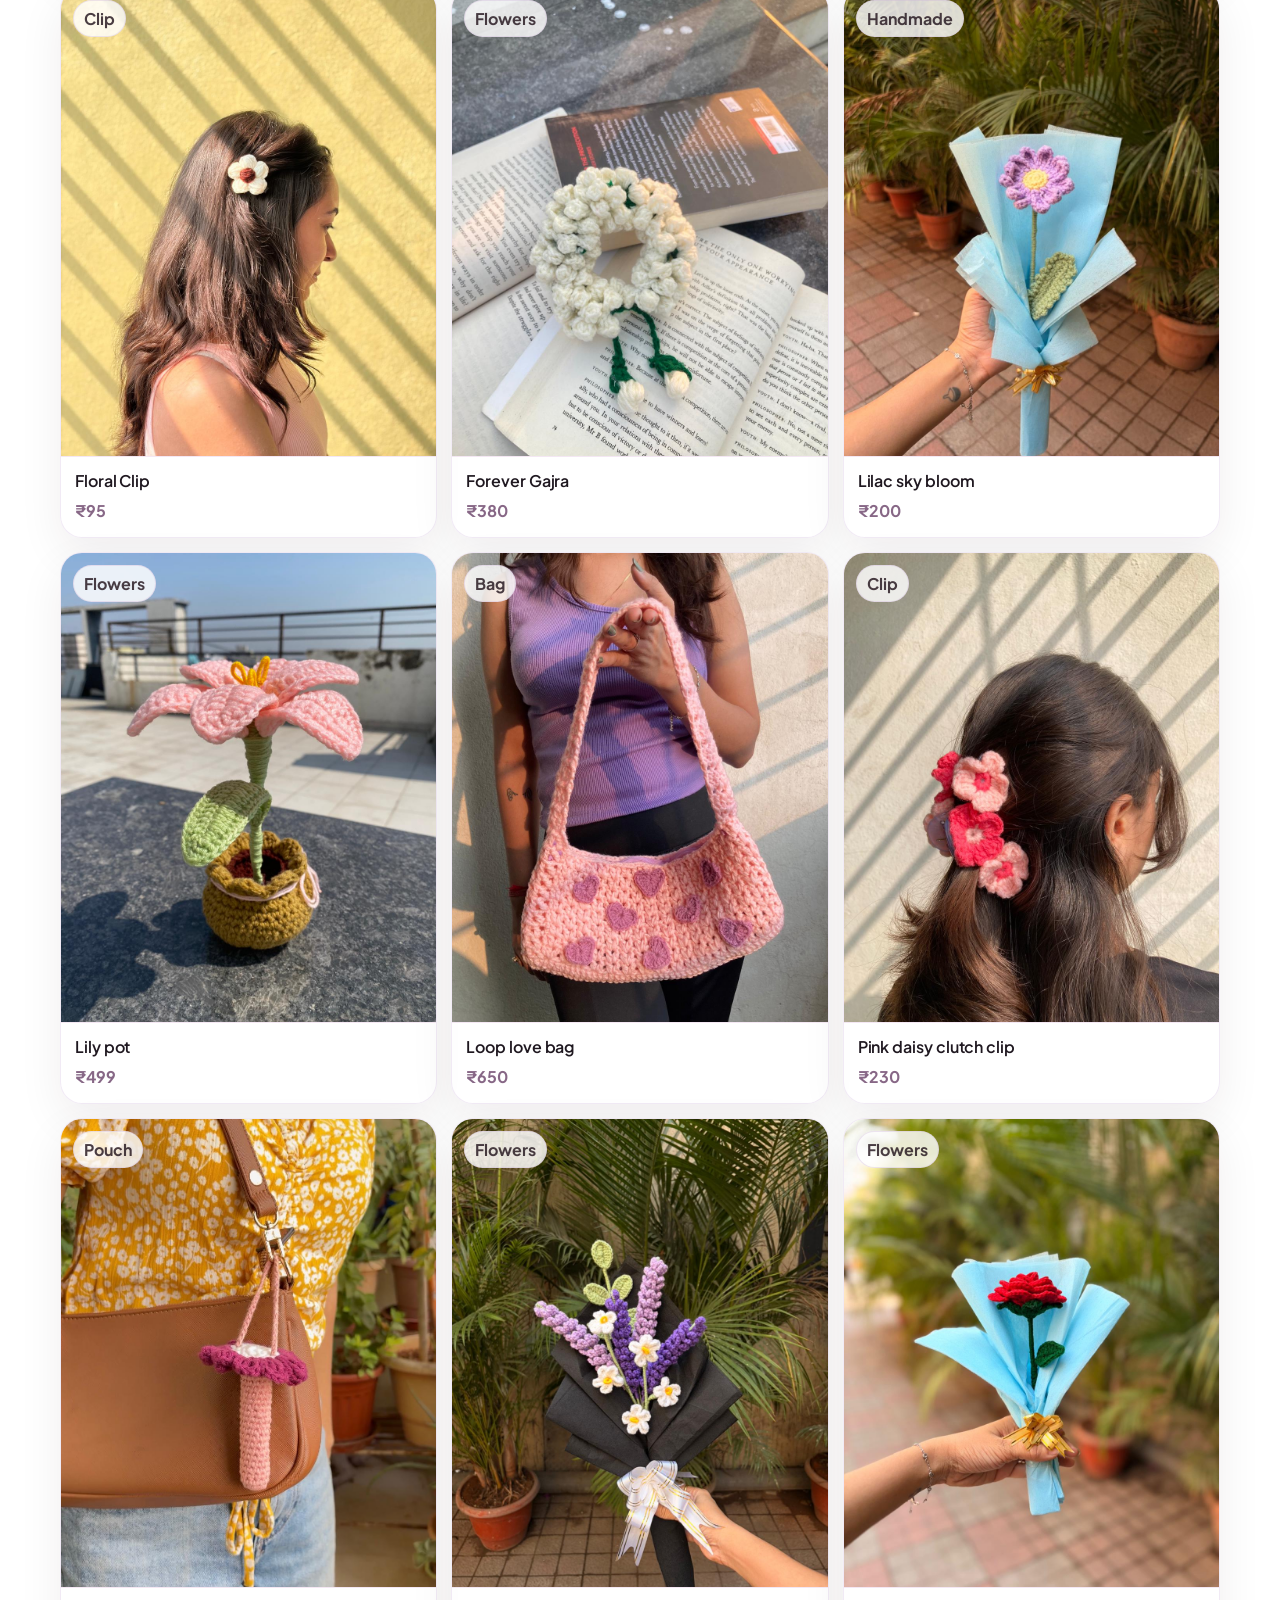
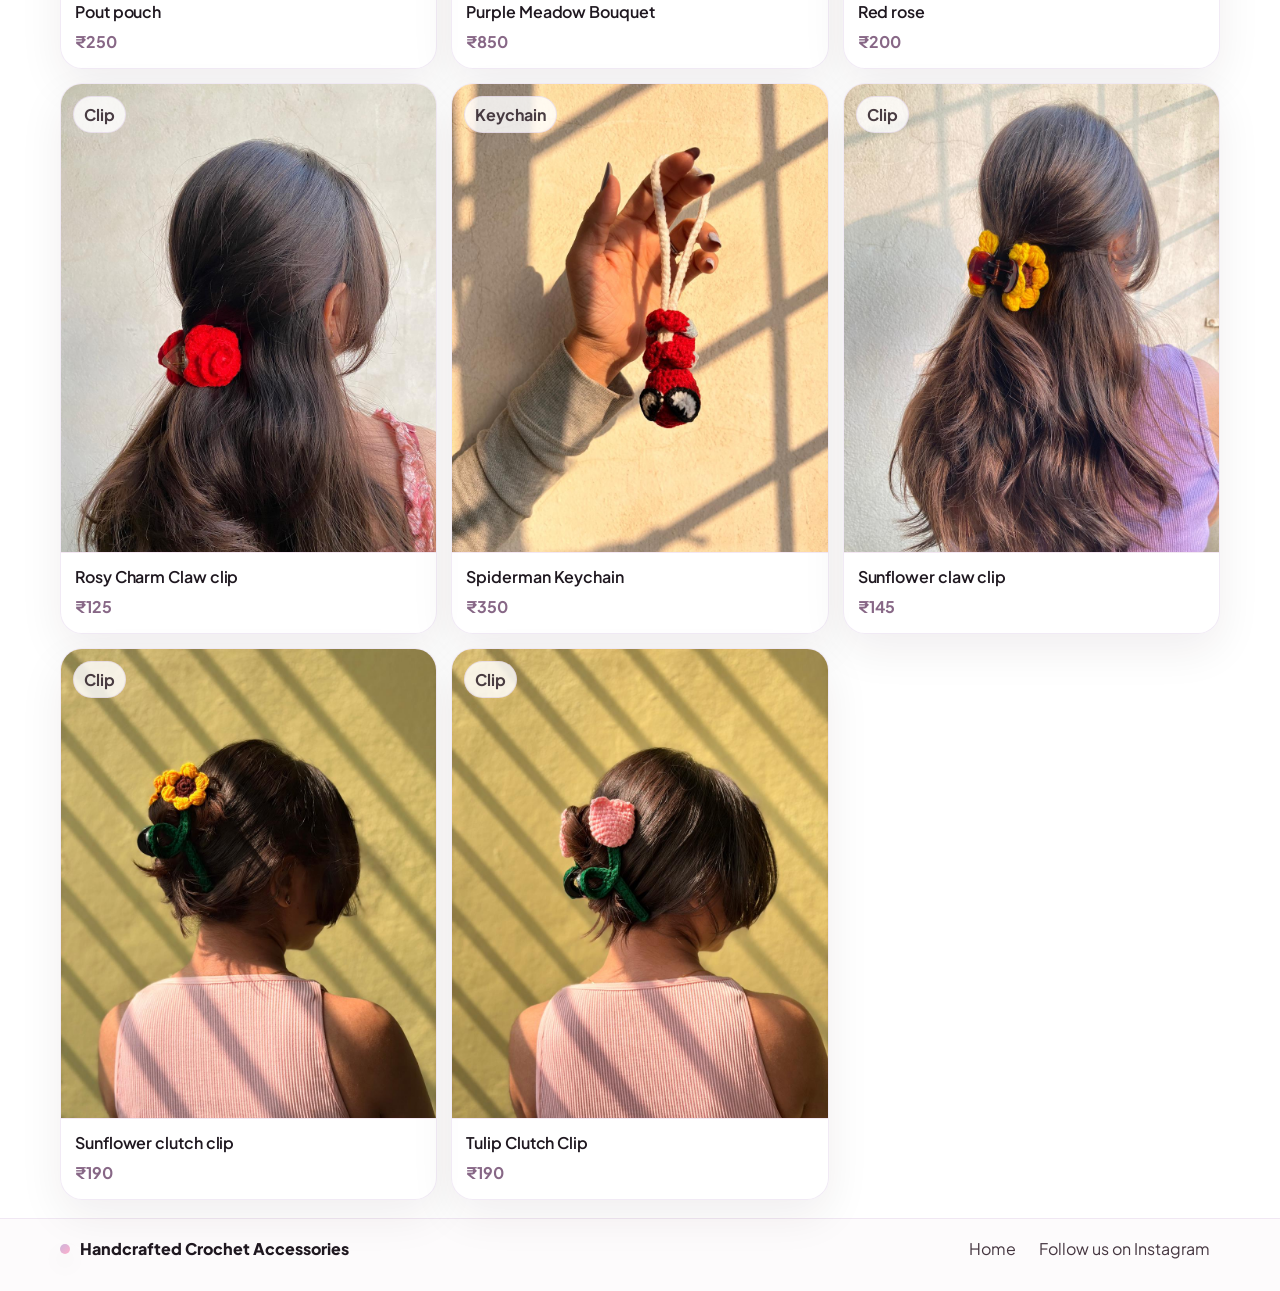
==== commit dbd40602: "Update shop.html" ====
--- a/shop.html
+++ b/shop.html
@@ -24,20 +24,8 @@
       <nav class="nav">
         <div class="brand">
           <div class="brand-text">
-            <div class="brand-name">Shah Knits</div>
+            <a class="brand-name" href="./index.html">Shah Knits</a>
           </div>
-        </div>
-
-        <div class="nav-actions">
-          <a class="nav-link" href="./index.html">Home</a>
-          <a
-            class="btn btn-primary"
-            href="https://www.instagram.com/shah.knits"
-            target="_blank"
-            rel="noopener noreferrer"
-          >
-            Follow us on Instagram
-          </a>
         </div>
       </nav>
     </header>
@@ -94,7 +82,27 @@
      
     </main>
 
-    
+    <footer class="footer">
+      <div class="container footer-inner">
+        <div class="footer-left">
+          <a class="brand-mini" href="./index.html">
+            <span class="brand-dot" aria-hidden="true"></span>
+            <span>Handcrafted Crochet Accessories</span>
+          </a>
+        </div>
+        <div class="footer-right">
+          <a class="nav-link" href="./index.html">Home</a>
+          <a
+            class="nav-link"
+            href="https://www.instagram.com/shah.knits"
+            target="_blank"
+            rel="noopener noreferrer"
+          >
+            Follow us on Instagram
+          </a>
+        </div>
+      </div>
+    </footer>
 
     <script defer src="./script.js"></script>
   </body>
--- a/styles.css
+++ b/styles.css
@@ -139,7 +139,7 @@
 
 .brand-name {
   font-weight: 700;
-  font-size: 18px;
+  font-size: 22px;
   line-height: 1.1;
 }
 
@@ -758,6 +758,7 @@
 @media (max-width: 640px) {
   .nav {
     padding: 12px 0;
+    justify-content: flex-start;
   }
   .brand {
     min-width: 0;
@@ -768,11 +769,20 @@
   .nav-link {
     padding: 10px 8px;
   }
+
   .hero {
     padding-top: 26px;
   }
+
+  .section-head {
+    align-items: flex-start;
+  }
+
   .controls {
     width: 100%;
+    flex-direction: column;
+    align-items: stretch;
+    gap: 10px;
   }
   .search input {
     width: 100%;
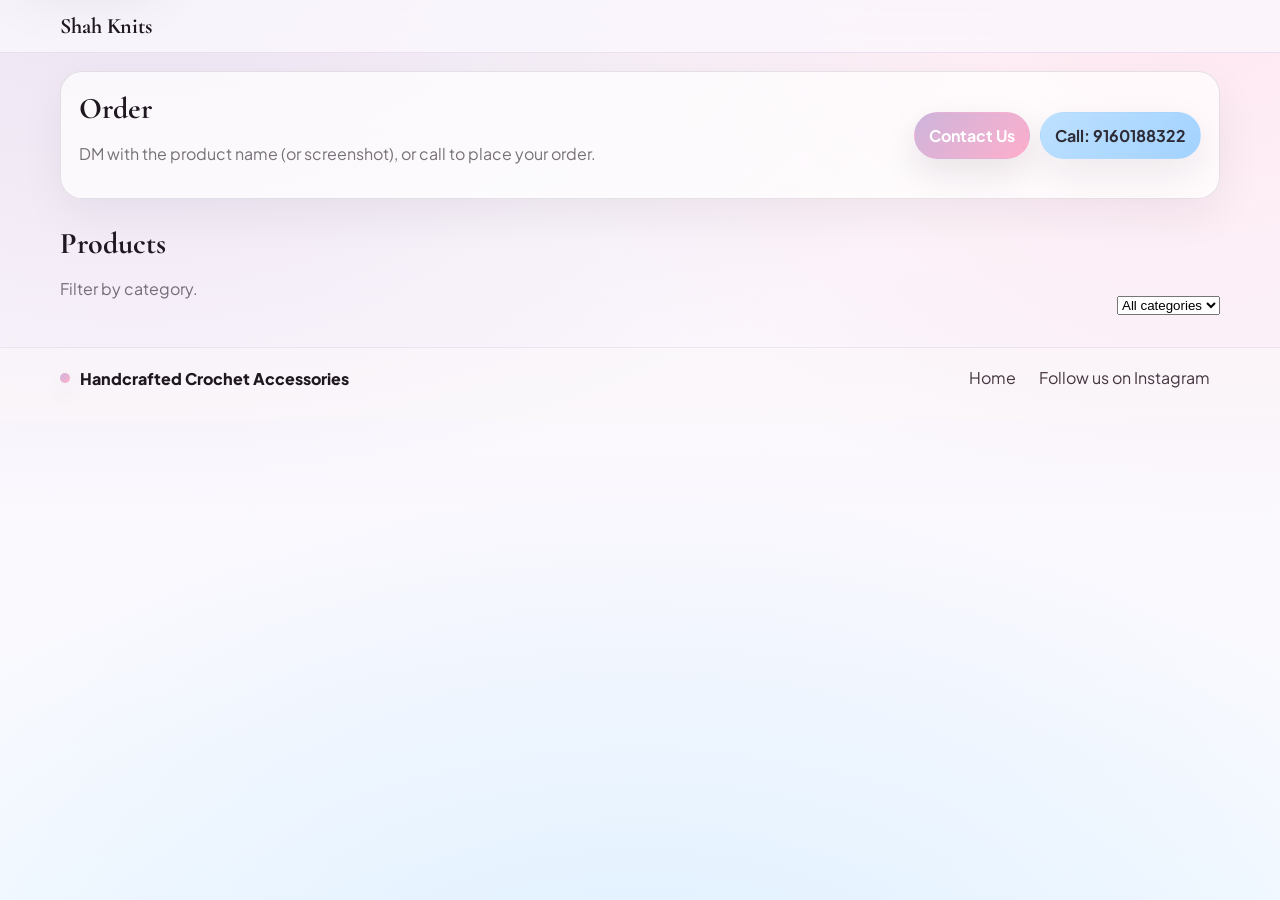
==== commit 667d7aa4: "Update shop.html" ====
--- a/shop.html
+++ b/shop.html
@@ -58,18 +58,20 @@
           <div class="section-head">
             <div>
               <h2>Products</h2>
-              <p class="muted">Search by name, type, or price.</p>
+              <p class="muted">Filter by category.</p>
             </div>
 
             <div class="controls">
-              <label class="search">
-                <span class="sr-only">Search products</span>
-                <input
-                  id="searchInput"
-                  type="search"
-                  placeholder="Search: clip, keychain, pouch…"
-                  autocomplete="off"
-                />
+              <label class="category-filter">
+                <span class="sr-only">Filter by category</span>
+                <select id="categoryFilter">
+                  <option value="">All categories</option>
+                  <option value="Clip">Clips</option>
+                  <option value="Keychain">Keychains</option>
+                  <option value="Pouch">Pouches</option>
+                  <option value="Flowers">Flowers</option>
+                  <option value="Bag">Bags</option>
+                </select>
               </label>
             </div>
           </div>
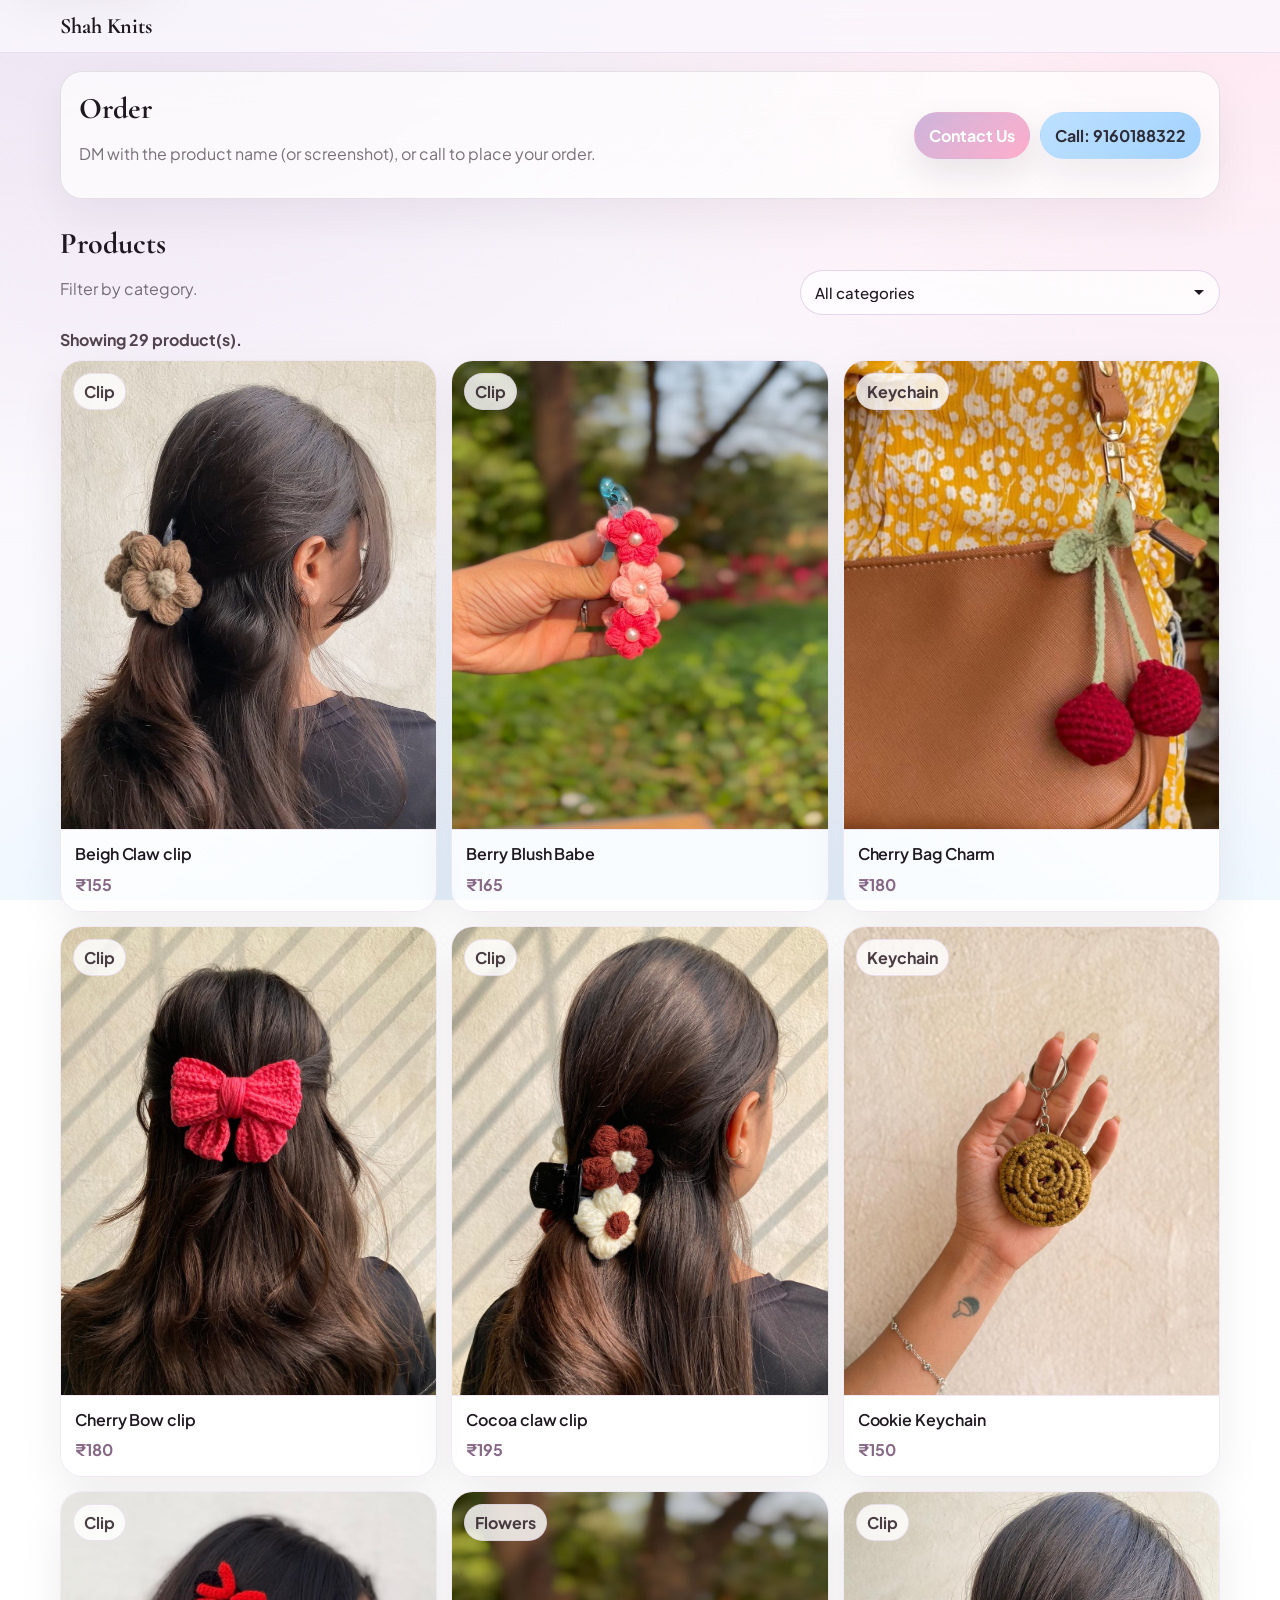
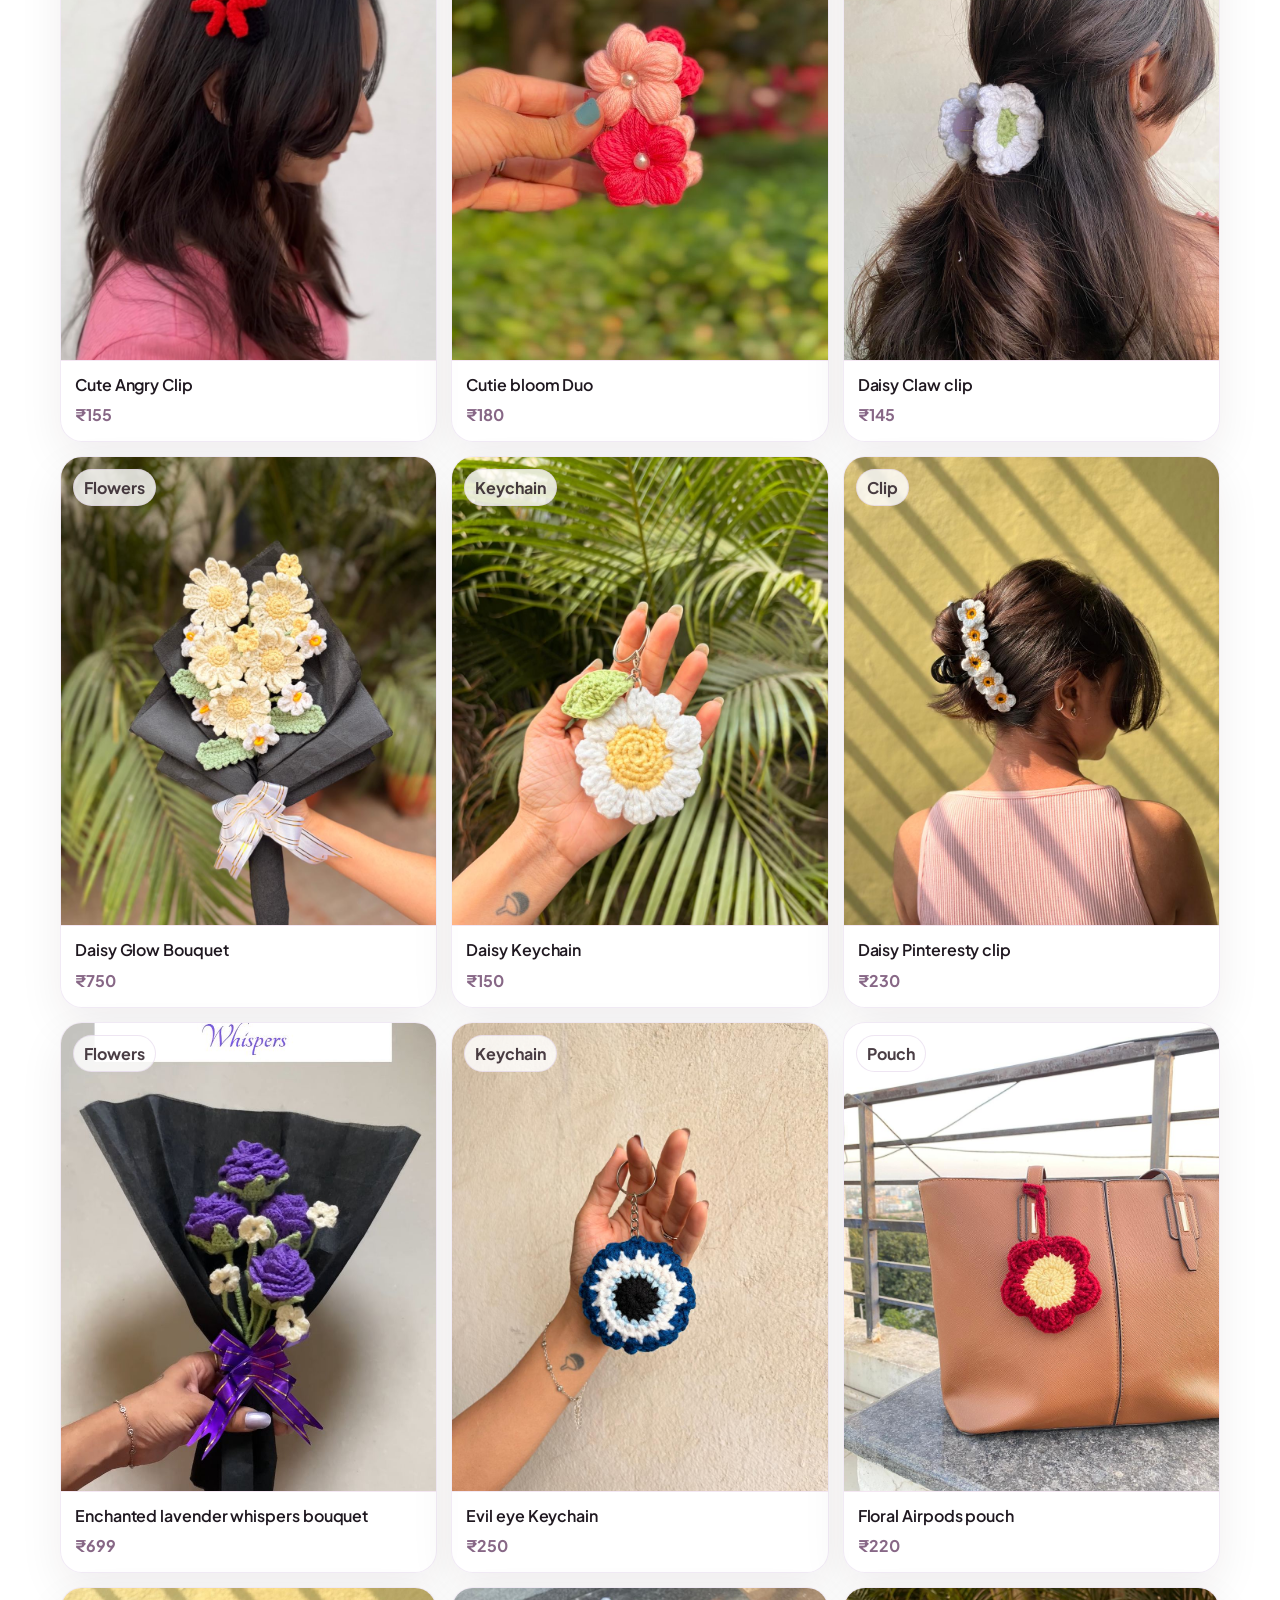
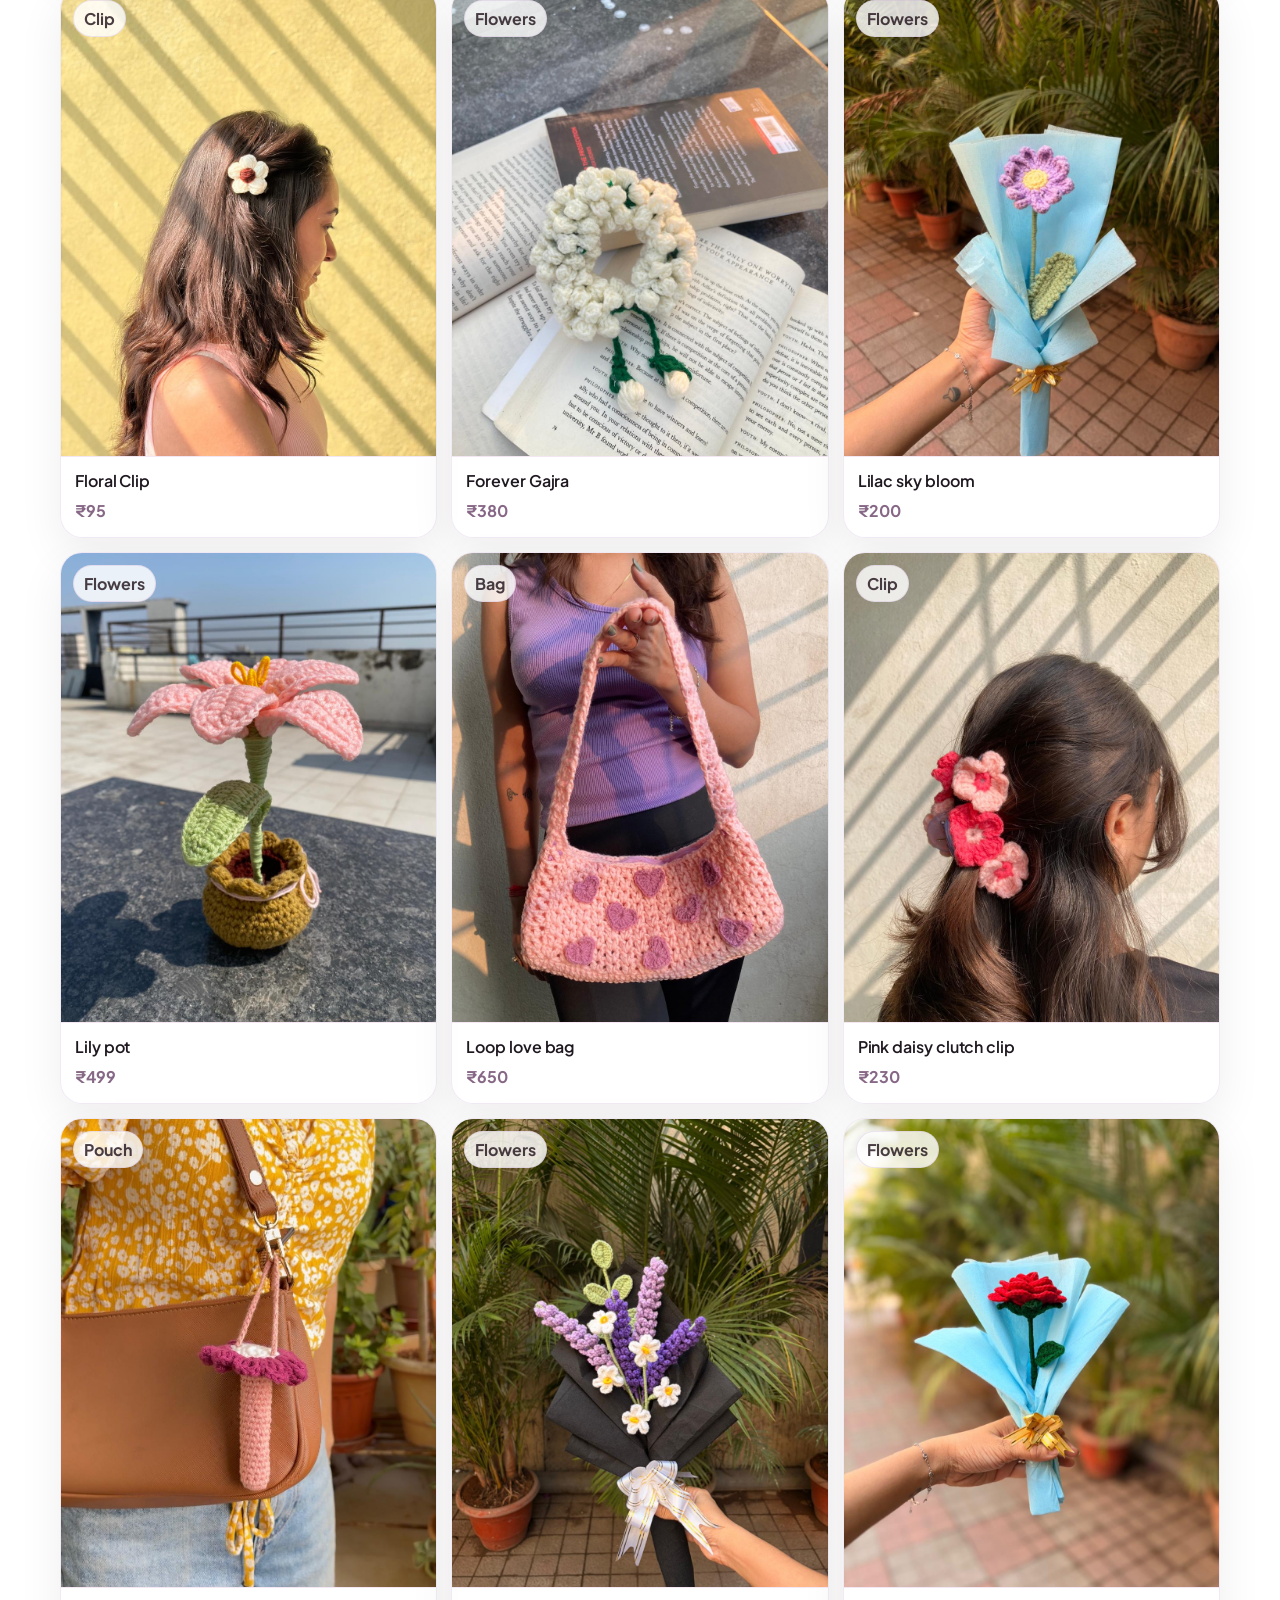
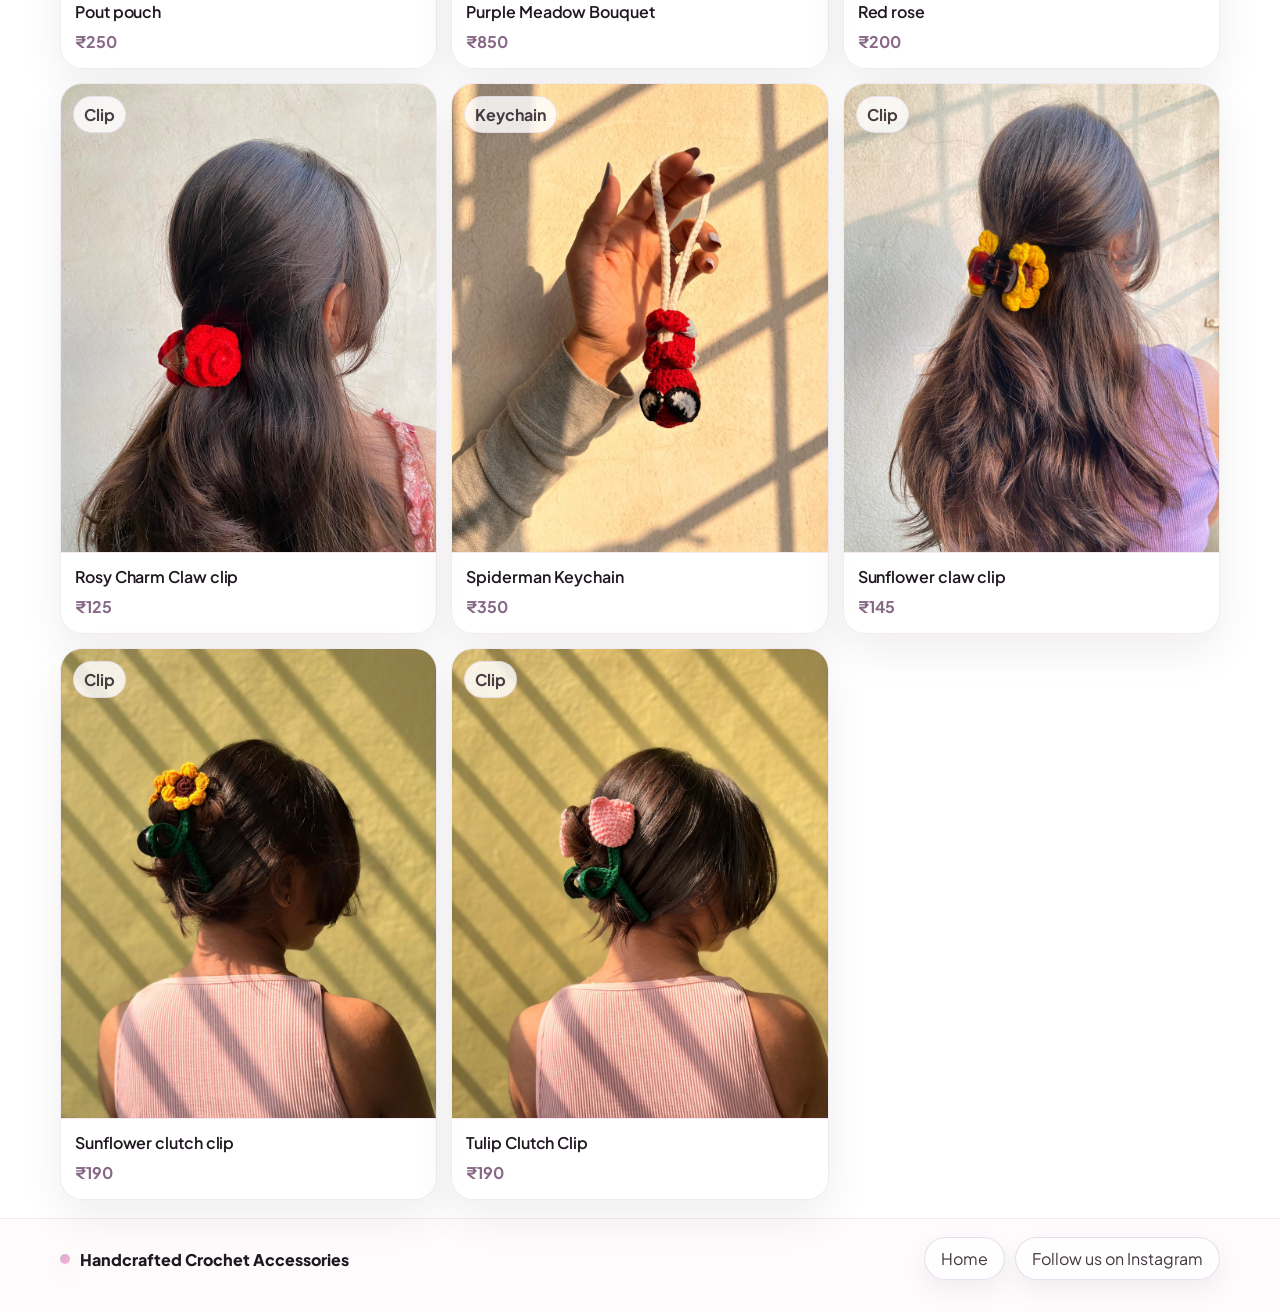
==== commit 8d27c9ac: "Update shop.html" ====
--- a/shop.html
+++ b/shop.html
@@ -68,9 +68,8 @@
                   <option value="">All categories</option>
                   <option value="Clip">Clips</option>
                   <option value="Keychain">Keychains</option>
-                  <option value="Pouch">Pouches</option>
-                  <option value="Flowers">Flowers</option>
-                  <option value="Bag">Bags</option>
+                  <option value="Bouquet">Bouquets</option>
+                  <option value="Others">Others</option>
                 </select>
               </label>
             </div>
--- a/styles.css
+++ b/styles.css
@@ -587,17 +587,27 @@
   align-items: center;
 }
 
-.search input {
+.category-filter select {
   width: min(420px, 58vw);
   padding: 12px 14px;
+  padding-right: 36px;
   border-radius: 999px;
   border: 1px solid rgba(205, 180, 219, 0.55);
-  background: rgba(255, 255, 255, 0.72);
+  background:
+    rgba(255, 255, 255, 0.72)
+    url("data:image/svg+xml,%3Csvg xmlns='http://www.w3.org/2000/svg' width='12' height='12' viewBox='0 0 12 12'%3E%3Cpath fill='%231f1820' d='M6 8L1 3h10z'/%3E%3C/svg%3E")
+    no-repeat right 14px center;
+  background-size: 12px;
   outline: none;
   font-weight: 500;
-}
-
-.search input:focus {
+  font-family: inherit;
+  font-size: 15px;
+  color: var(--text);
+  appearance: none;
+  cursor: pointer;
+}
+
+.category-filter select:focus {
   border-color: rgba(162, 210, 255, 0.95);
   box-shadow: 0 0 0 4px rgba(162, 210, 255, 0.22);
 }
@@ -727,6 +737,31 @@
   flex-wrap: wrap;
 }
 
+.footer-right {
+  display: flex;
+  align-items: center;
+  gap: 10px;
+  flex-wrap: wrap;
+}
+
+.footer-right .nav-link {
+  padding: 10px 16px;
+  border-radius: 999px;
+  background: rgba(255, 255, 255, 0.72);
+  border: 1px solid rgba(205, 180, 219, 0.45);
+  box-shadow: 0 10px 26px rgba(31, 24, 32, 0.06);
+  transition:
+    background 140ms ease,
+    border-color 140ms ease,
+    box-shadow 140ms ease;
+}
+
+.footer-right .nav-link:hover {
+  background: rgba(255, 255, 255, 0.92);
+  border-color: rgba(205, 180, 219, 0.65);
+  box-shadow: 0 12px 30px rgba(31, 24, 32, 0.08);
+}
+
 .brand-mini {
   display: inline-flex;
   gap: 10px;
@@ -784,7 +819,7 @@
     align-items: stretch;
     gap: 10px;
   }
-  .search input {
+  .category-filter select {
     width: 100%;
   }
   .card {
